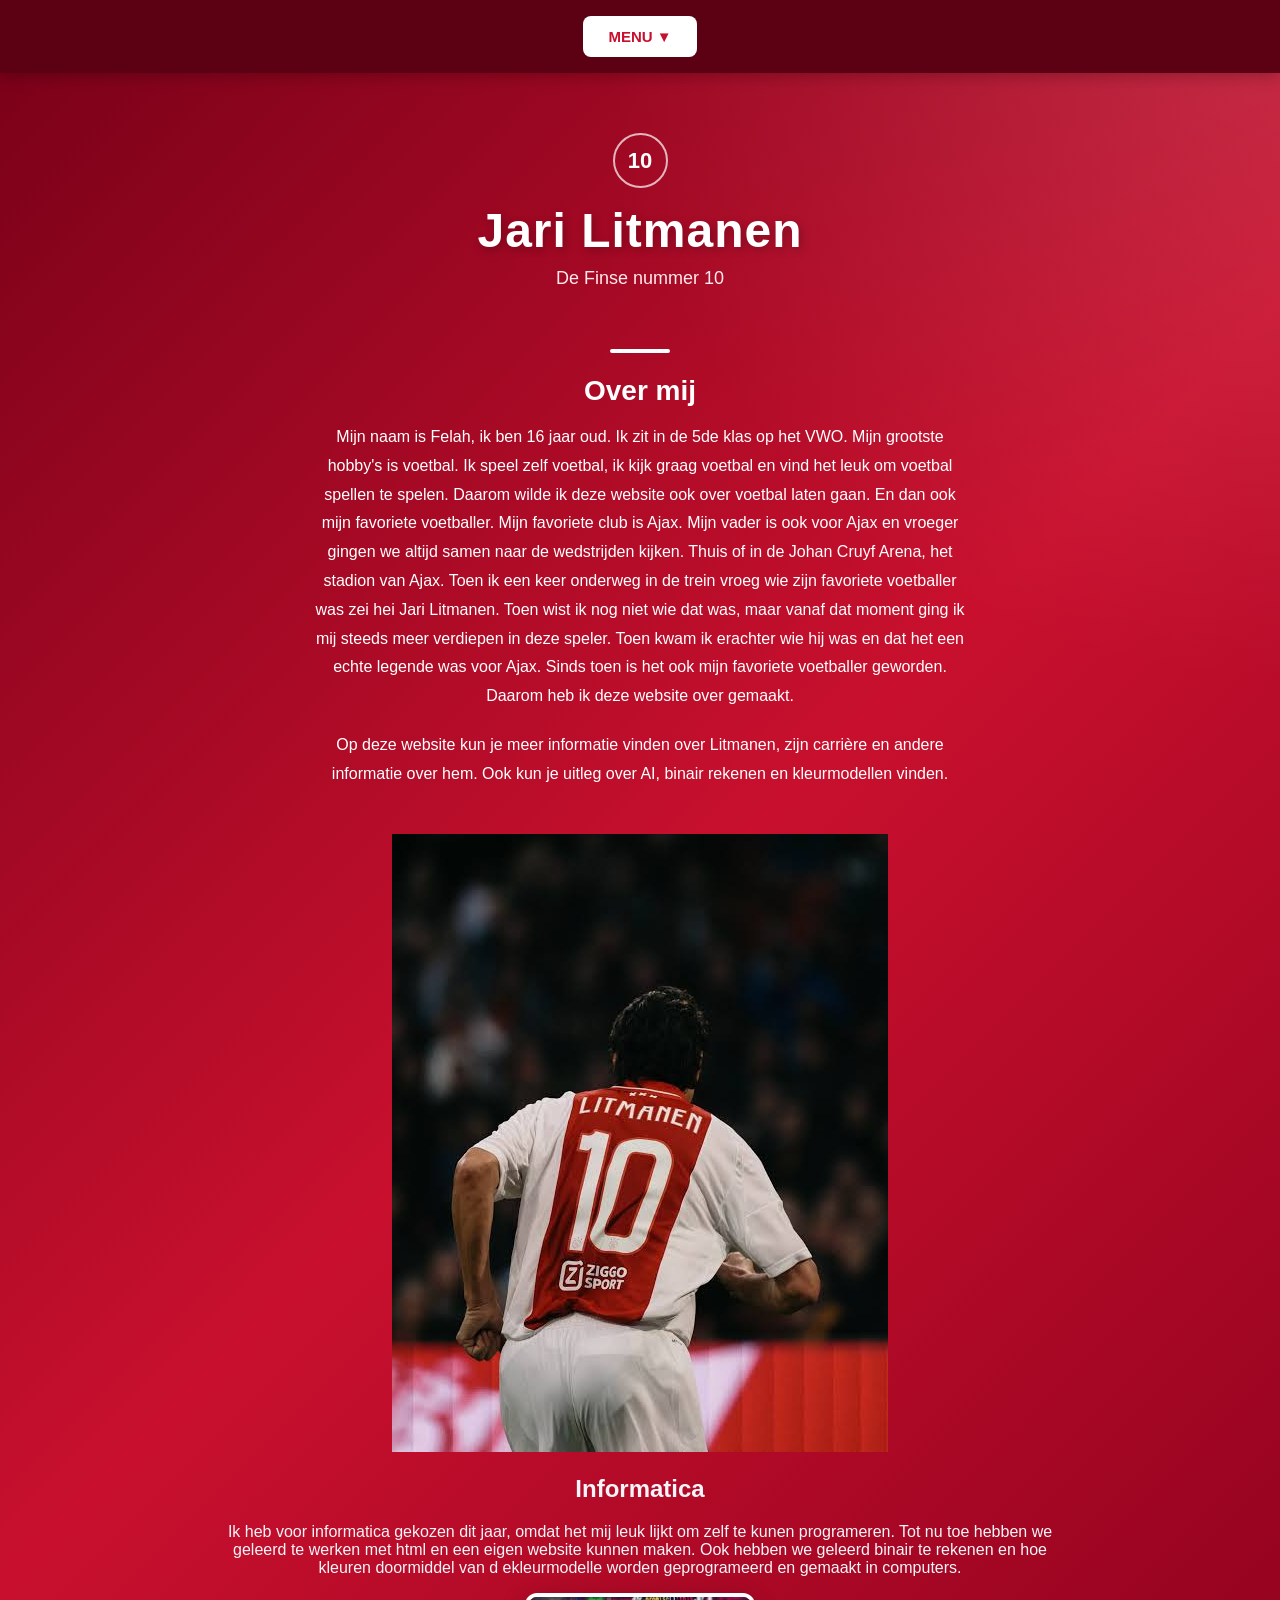
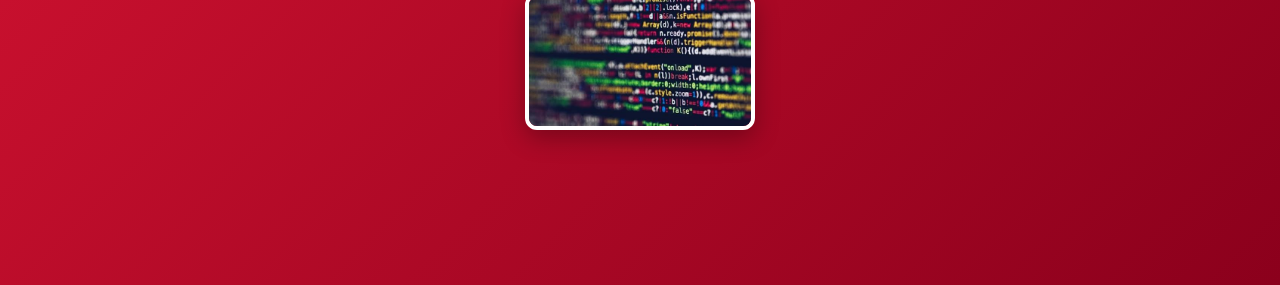
==== index.html @ 5365a25a "ssjj" ====
<!DOCTYPE html>
<html lang="nl">
<head>
    <meta charset="utf-8">
    <meta name="viewport" content="width=device-width, initial-scale=1.0">
    <title>Jari Litmanen</title>

    <!-- Koppeling met CSS -->
    <link rel="stylesheet" href="stijl.css">
</head>

<body>

    <div class="jari-site">

        <!-- MENU -->
        <nav class="jari-nav">
            <div class="jari-dropdown">

                <button class="jari-menu-button">
                    MENU ▼
                </button>

                <div class="jari-dropdown-content">
                     <a href="index.html">Home</a>
                    <a href="informatie.html">Over Jari</a>
                    <a href="carrière.html">Carrière</a>
                    <a href="binairstelsel.html">binair stelsel</a>
                    <a href="kleurmodellen.html">kleurmodellen</a>
                    <a href="ai.html"> Ai </a>
                    <a href="compressie.html"> compressie </a>
                    <a href="invoer-verwerking-uitvoer.html"> invoer-verwerking-uitvoer </a>
                </div>

            </div>
        </nav>


        <!-- VOORPAGINA -->
        <main class="jari-main">

            <div class="jari-number">10</div>

            <h1 class="jari-title">
                Jari Litmanen
            </h1>

            <div class="jari-subtitle">
                De Finse nummer 10
            </div>


            <!-- INHOUD -->
            <section class="jari-card">

                <div class="jari-line"></div>

                <h2>
                    Over mij
                </h2>

                <p>
                    Mijn naam is Felah, ik ben 16 jaar oud. Ik zit in de 5de klas op het VWO. Mijn grootste hobby's is voetbal. Ik speel zelf voetbal, ik kijk graag voetbal en vind het leuk om voetbal spellen te spelen. Daarom wilde ik deze website ook over voetbal laten gaan. En dan ook mijn favoriete voetballer.
                    Mijn favoriete club is Ajax. Mijn vader is ook voor Ajax en vroeger gingen we altijd samen naar de wedstrijden kijken. Thuis of in de Johan Cruyf Arena, het stadion van Ajax.
                    Toen ik een keer onderweg in de trein vroeg wie zijn favoriete voetballer was zei hei Jari Litmanen. Toen wist ik nog niet wie dat was, maar vanaf dat moment ging ik mij steeds meer verdiepen in deze speler.
                    Toen kwam ik erachter wie hij was en dat het een echte legende was voor Ajax. Sinds toen is het ook mijn favoriete voetballer geworden. Daarom heb ik deze website over gemaakt.
               </p>

                <p>
                    Op deze website kun je meer informatie vinden over Litmanen,
                    zijn carrière en andere informatie over hem. Ook kun je uitleg over AI, binair rekenen en kleurmodellen vinden.
                </p>

        
            </section>


             <img src="litmanen nummer 10.jpg" alt="Jarilitmanen">


             <h2> <span style="color: rgb(245, 245, 249);"> Informatica</span> </h2>

                <p> <span style="color: rgb(245, 245, 249);">  Ik heb voor informatica gekozen dit jaar, omdat het mij leuk lijkt om zelf te kunen programeren. Tot nu toe hebben we geleerd te werken met html en een eigen website kunnen maken.
                    Ook hebben we geleerd binair te rekenen en hoe kleuren doormiddel van d ekleurmodelle worden geprogrameerd en gemaakt in computers. 
                </span>
            
        </p>

          <img
                src="codes.jpg"
                alt="Jari Litmanen in zijn tijd bij Ajax"
                class="jari-photo"
            >




        </main>

    </div>

</body>
</html>
---- stijl.css ----
/* ================================
   JARI LITMANEN - OPMAAK
   ================================ */

* {
    box-sizing: border-box;
}

body {
    margin: 0;
    padding: 0;
}


/* ================================
   ACHTERGROND
   ================================ */

.jari-site {
    font-family: Arial, Helvetica, sans-serif;
    min-height: 100vh;

    background:
        radial-gradient(
            circle at top right,
            rgba(255,255,255,0.12),
            transparent 30%
        ),
        linear-gradient(
            135deg,
            #780018 0%,
            #c8102e 50%,
            #8b001c 100%
        );

    color: #222;
    padding-bottom: 60px;
}


/* ================================
   MENU
   ================================ */

.jari-nav {
    background: #5c0013;
    padding: 16px;
    text-align: center;
    box-shadow: 0 3px 15px rgba(0,0,0,0.25);
}

.jari-dropdown {
    position: relative;
    display: inline-block;
}

.jari-menu-button {
    background: white;
    color: #c8102e;
    border: none;
    padding: 12px 25px;
    border-radius: 8px;

    font-size: 15px;
    font-weight: bold;

    cursor: pointer;
}

.jari-menu-button:hover {
    background: #ffe7eb;
}


/* ================================
   DROPDOWN MENU
   ================================ */

.jari-dropdown-content {
    display: none;

    position: absolute;
    top: 100%;
    left: 50%;

    transform: translateX(-50%);

    margin-top: 7px;

    min-width: 220px;

    background: white;

    border-radius: 8px;

    overflow: hidden;

    box-shadow: 0 8px 20px rgba(0,0,0,0.3);

    z-index: 100;
}


/* Menu verschijnt wanneer je eroverheen gaat */

.jari-dropdown:hover .jari-dropdown-content {
    display: block;
}


/* Links */

.jari-dropdown-content a {
    display: block;

    padding: 13px 17px;

    color: #c8102e;
    background: white;

    text-decoration: none;

    font-weight: bold;
    text-align: left;
}

.jari-dropdown-content a:hover {
    background: #ffe7eb;
    color: #780018;
}


/* ================================
   VOORPAGINA
   ================================ */

.jari-main {
    width: 90%;
    max-width: 900px;

    margin: 0 auto;

    padding: 60px 20px;

    text-align: center;
}


/* Nummer 10 */

.jari-number {
    display: inline-block;

    color: white;

    border: 2px solid rgba(255,255,255,0.7);

    border-radius: 50%;

    width: 55px;
    height: 55px;

    line-height: 51px;

    font-size: 22px;
    font-weight: bold;

    margin-bottom: 15px;
}


/* Titel */

.jari-title {
    margin: 0;

    color: white;

    font-size: 48px;

    letter-spacing: 1px;

    text-shadow: 2px 3px 8px rgba(0,0,0,0.25);
}


/* Ondertitel */

.jari-subtitle {
    color: #ffe9ed;

    font-size: 18px;

    margin-top: 10px;
    margin-bottom: 35px;
}


/* ================================
   TEKSTVAK
   ================================ */

.jari-card {
    max-width: 680px;

    margin: 0 auto;

    padding: 25px 10px;

    background: transparent;

    border: none;

    box-shadow: none;

    text-align: center;
}


.jari-card h2 {
    margin-top: 0;

    color: white;

    font-size: 28px;

    margin-bottom: 15px;
}


.jari-card p {
    color: white;

    font-size: 16px;

    line-height: 1.8;

    margin-bottom: 20px;
}


/* Rode/witte lijn */

.jari-line {
    width: 60px;
    height: 4px;

    background: white;

    margin: 0 auto 22px auto;

    border-radius: 5px;
}


/* ================================
   AFBEELDING
   ================================ */

.jari-photo {
    width: 230px;
    max-width: 80%;

    height: auto;

    border-radius: 12px;

    border: 4px solid white;

    box-shadow: 0 8px 25px rgba(0,0,0,0.3);

    margin: 10px auto 35px;

    display: block;
}


/* ================================
   MOBIELE VERSIE
   ================================ */

@media (max-width: 600px) {

    .jari-title {
        font-size: 36px;
    }

    .jari-main {
        padding: 40px 15px;
    }

    .jari-card {
        padding: 25px;
    }

    .jari-subtitle {
        font-size: 16px;
    }

}




.video-container {
    width: 100%;
    max-width: 900px;
    aspect-ratio: 16 / 9;
    margin: 20px auto;
    overflow: hidden;
    border-radius: 12px;
    background-color: #000;
    box-shadow: 0 4px 15px rgba(0, 0, 0, 0.2);
}

.video-container iframe {
    display: block;
    width: 100%;
    height: 100%;
    border: none;
}
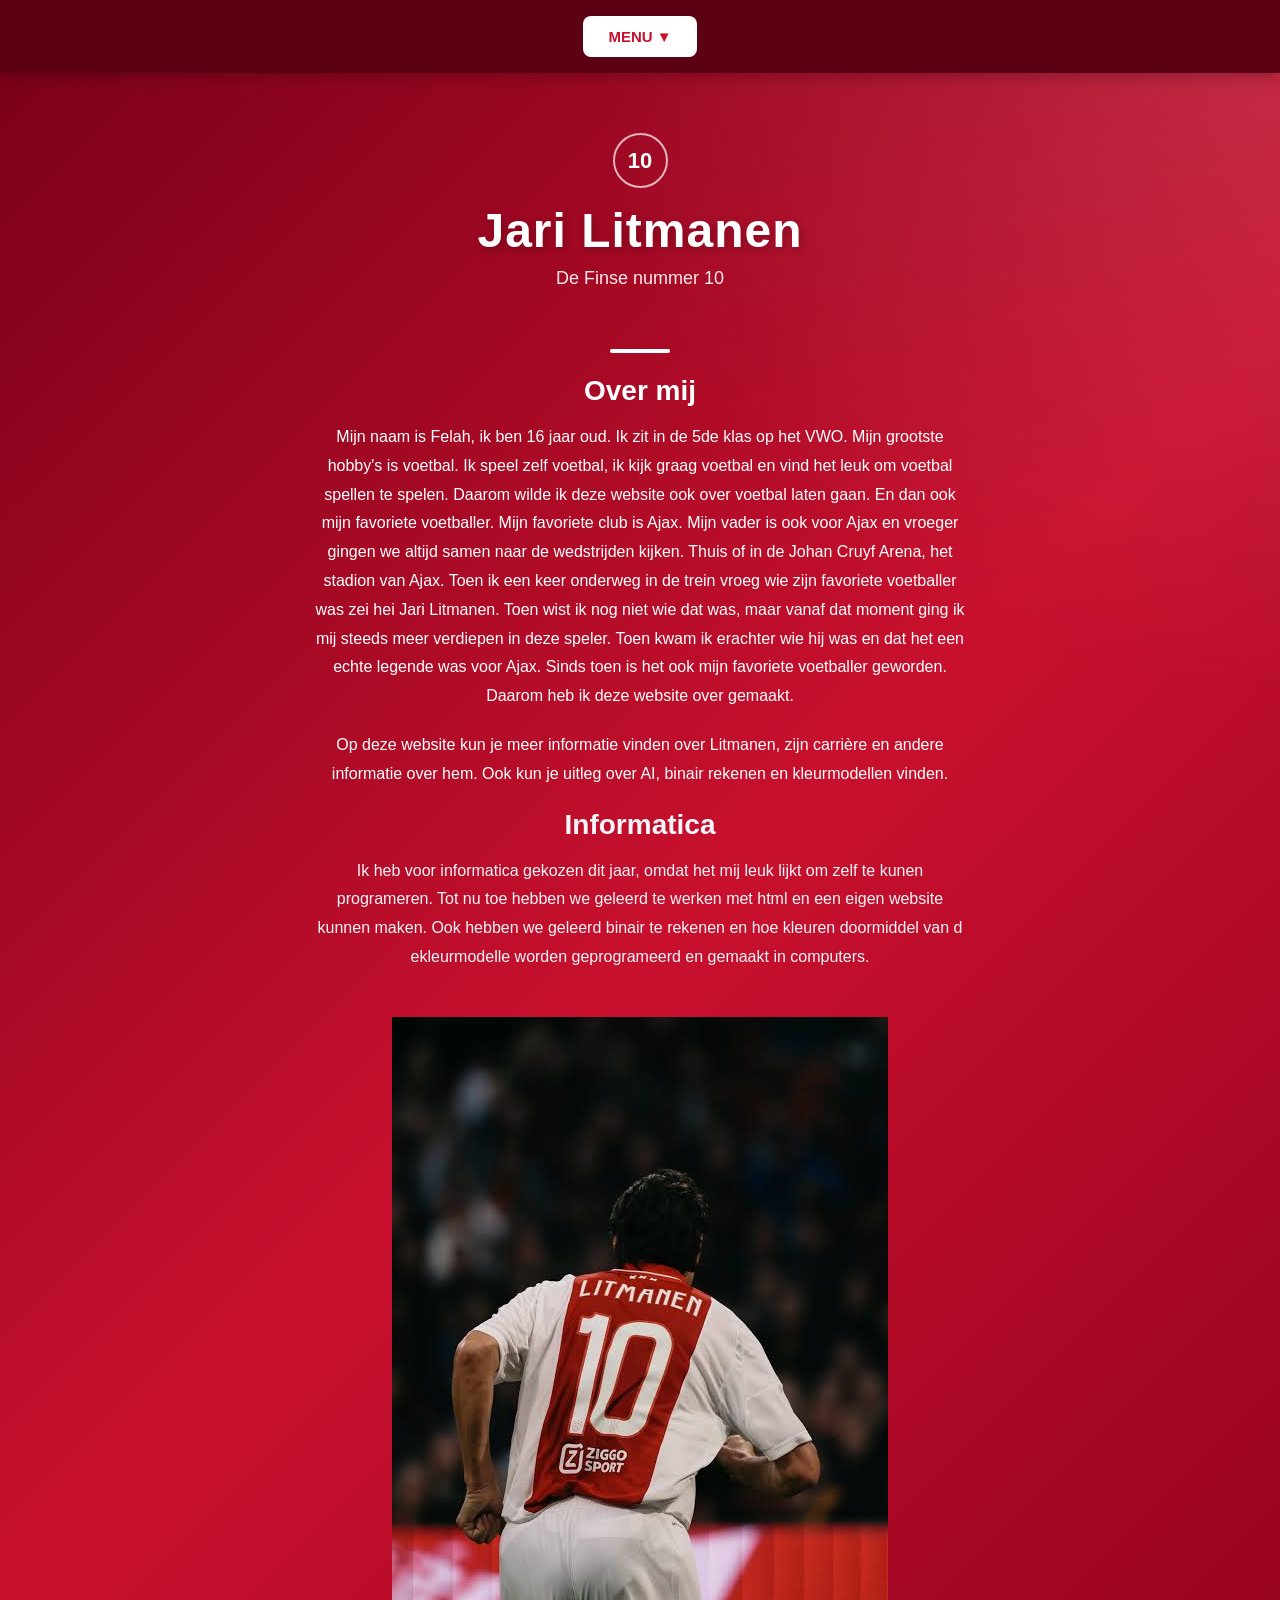
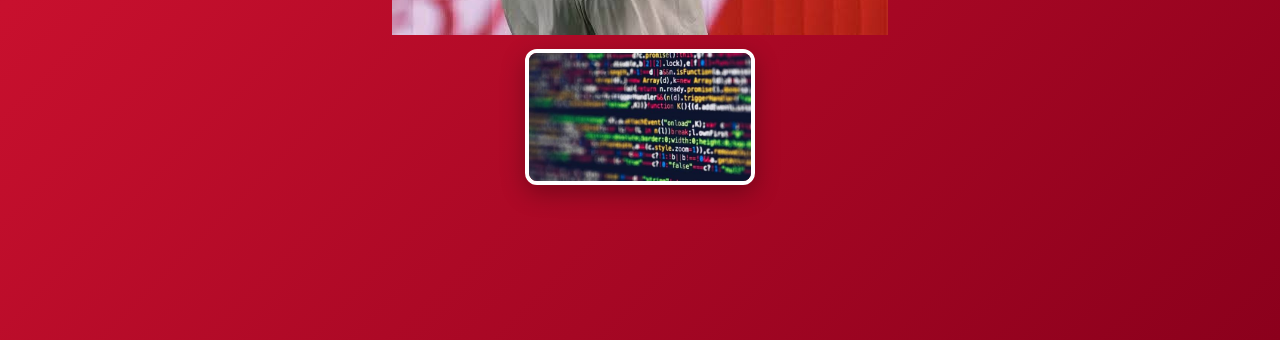
==== commit fb9ef30d: "sjsj" ====
--- a/index.html
+++ b/index.html
@@ -72,19 +72,22 @@
                 </p>
 
         
+
+                   <h2> <span style="color: rgb(245, 245, 249);"> Informatica</span> </h2>
+
+                <p> <span style="color: rgb(245, 245, 249);">  Ik heb voor informatica gekozen dit jaar, omdat het mij leuk lijkt om zelf te kunen programeren. Tot nu toe hebben we geleerd te werken met html en een eigen website kunnen maken.
+                    Ook hebben we geleerd binair te rekenen en hoe kleuren doormiddel van d ekleurmodelle worden geprogrameerd en gemaakt in computers. </p>
+                </span>
+
+
             </section>
 
 
              <img src="litmanen nummer 10.jpg" alt="Jarilitmanen">
 
 
-             <h2> <span style="color: rgb(245, 245, 249);"> Informatica</span> </h2>
-
-                <p> <span style="color: rgb(245, 245, 249);">  Ik heb voor informatica gekozen dit jaar, omdat het mij leuk lijkt om zelf te kunen programeren. Tot nu toe hebben we geleerd te werken met html en een eigen website kunnen maken.
-                    Ook hebben we geleerd binair te rekenen en hoe kleuren doormiddel van d ekleurmodelle worden geprogrameerd en gemaakt in computers. 
-                </span>
-            
-        </p>
+             
+    
 
           <img
                 src="codes.jpg"
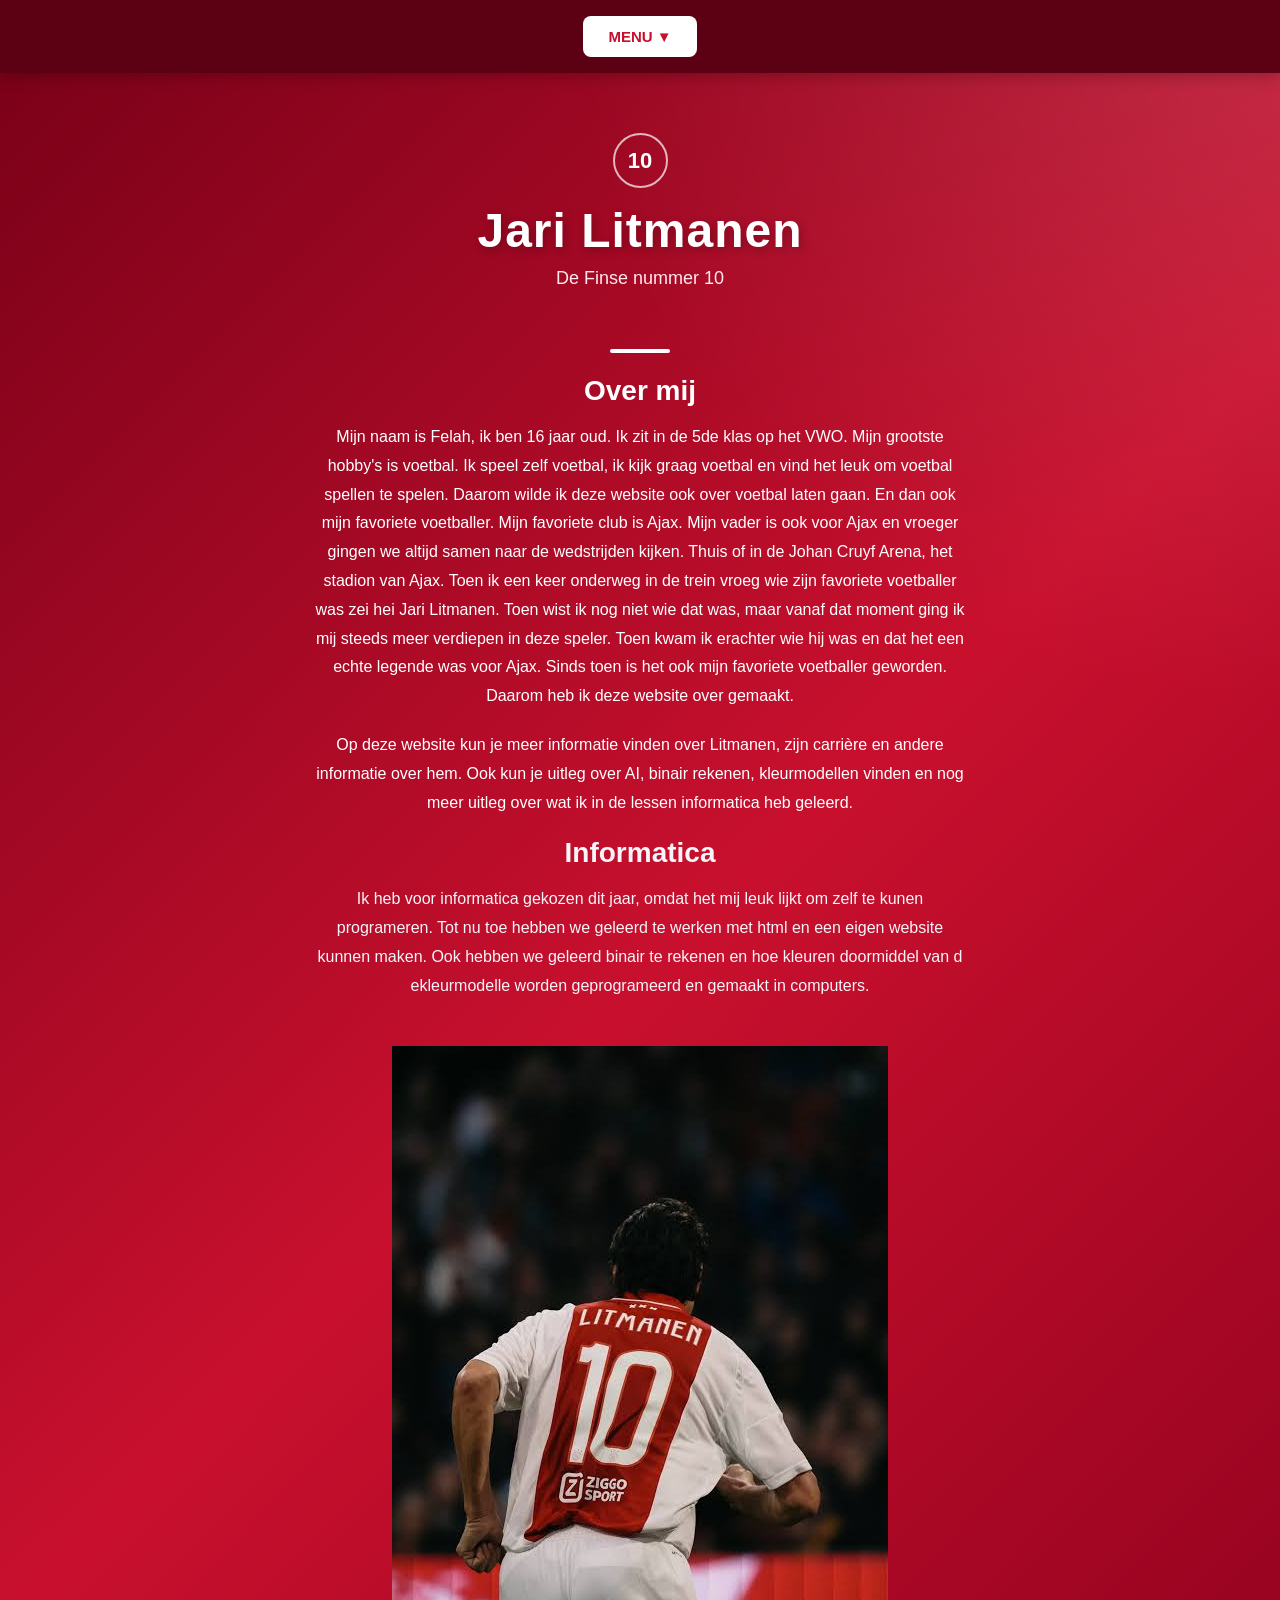
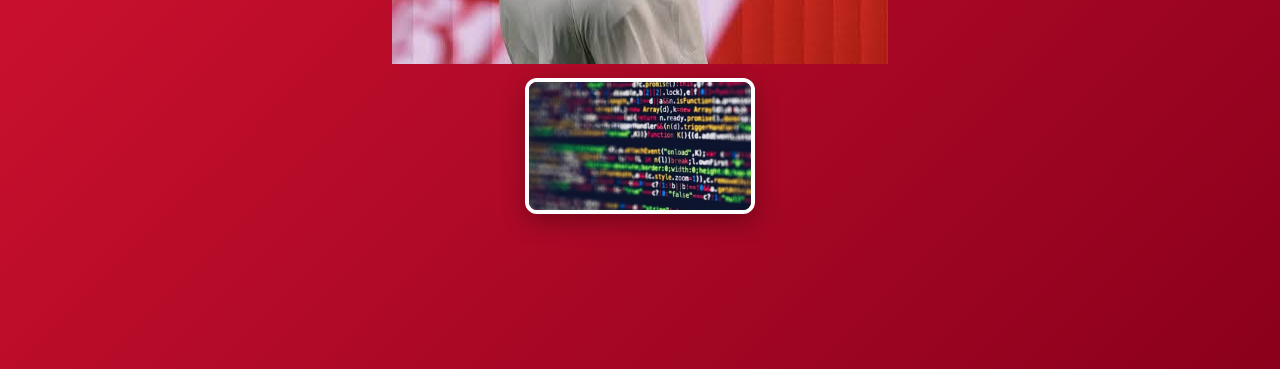
==== commit f6612473: "xjxjx" ====
--- a/index.html
+++ b/index.html
@@ -68,7 +68,7 @@
 
                 <p>
                     Op deze website kun je meer informatie vinden over Litmanen,
-                    zijn carrière en andere informatie over hem. Ook kun je uitleg over AI, binair rekenen en kleurmodellen vinden.
+                    zijn carrière en andere informatie over hem. Ook kun je uitleg over AI, binair rekenen, kleurmodellen vinden en nog meer uitleg over wat ik in de lessen informatica heb geleerd.
                 </p>
 
         
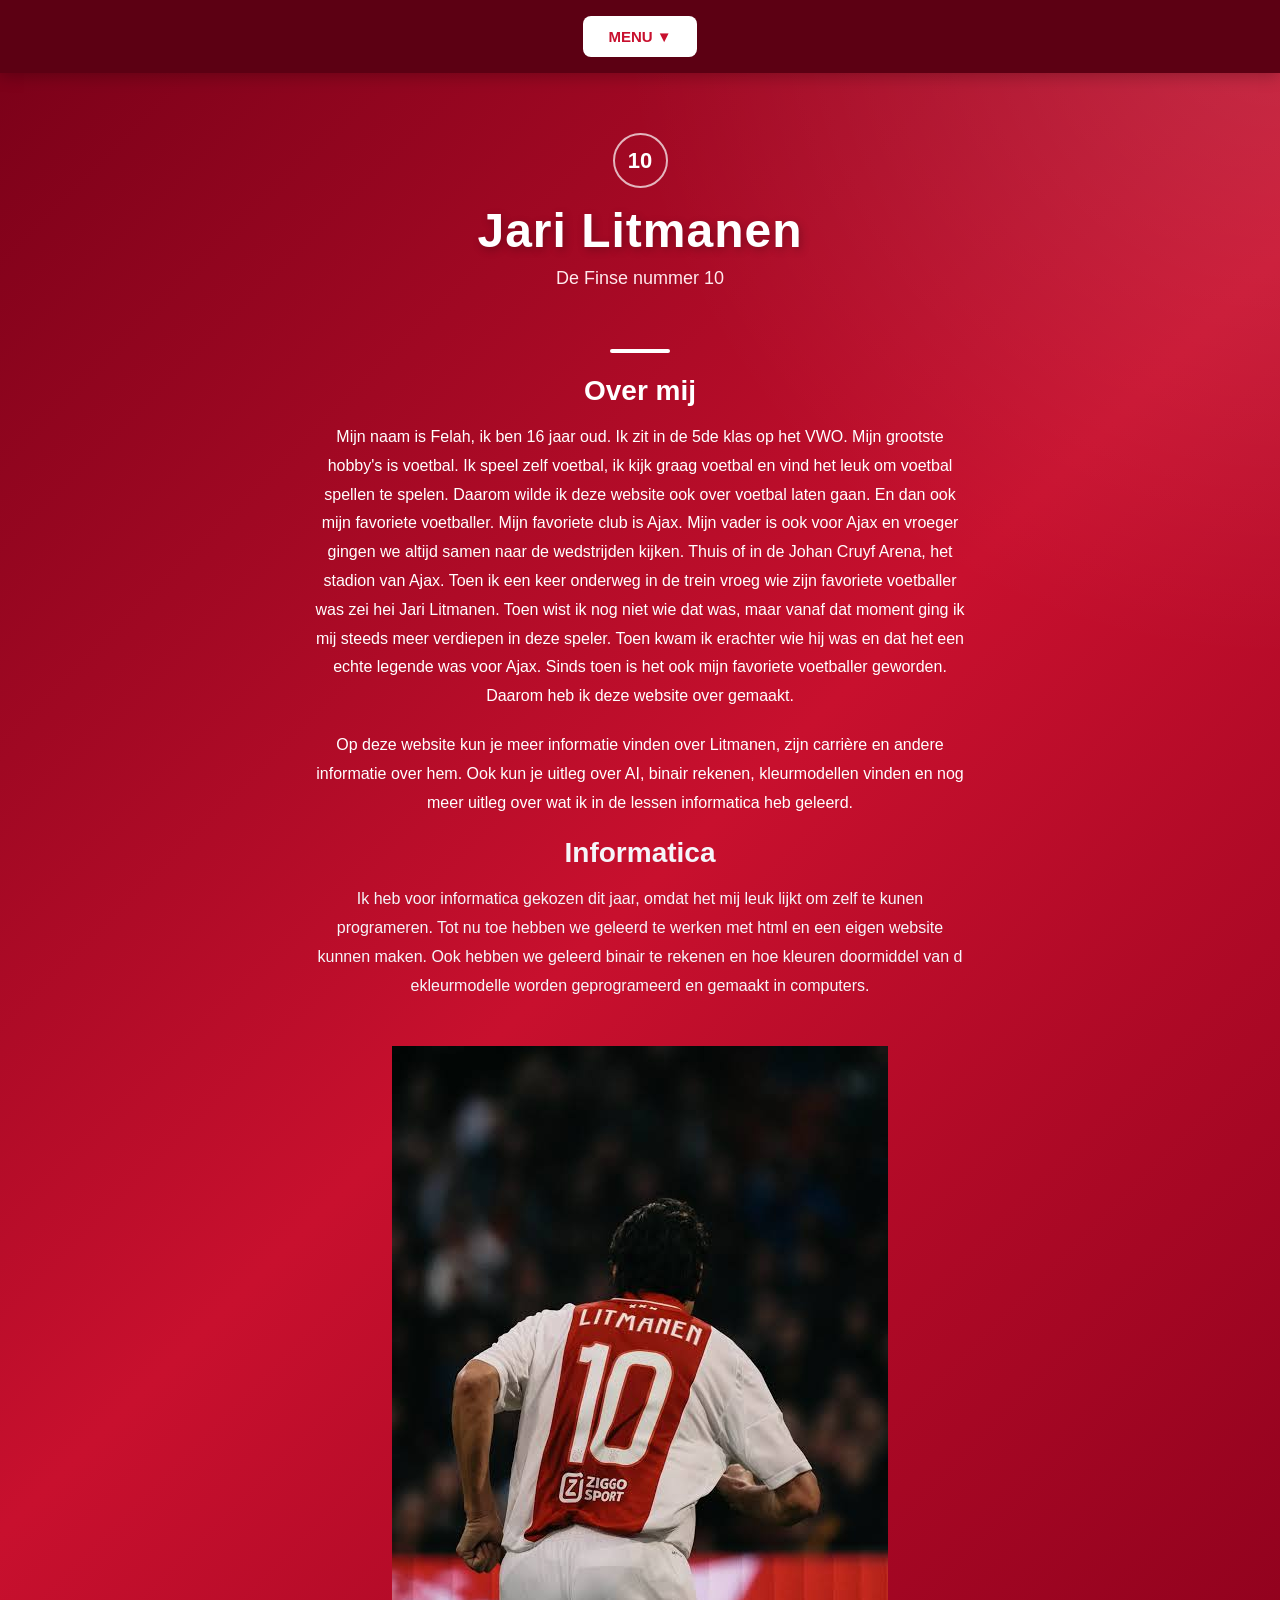
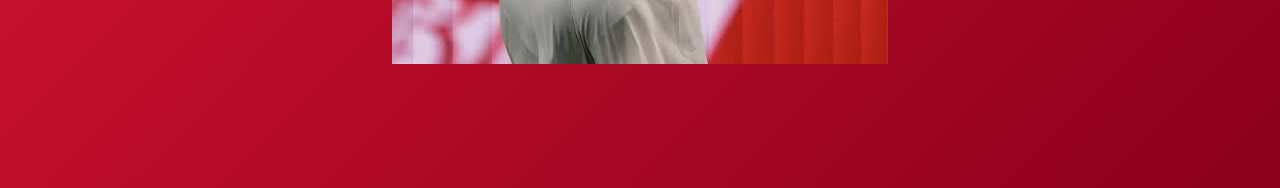
==== commit f0f001c0: "jsj" ====
--- a/index.html
+++ b/index.html
@@ -87,15 +87,6 @@
 
 
              
-    
-
-          <img
-                src="codes.jpg"
-                alt="Jari Litmanen in zijn tijd bij Ajax"
-                class="jari-photo"
-            >
-
-
 
 
         </main>
